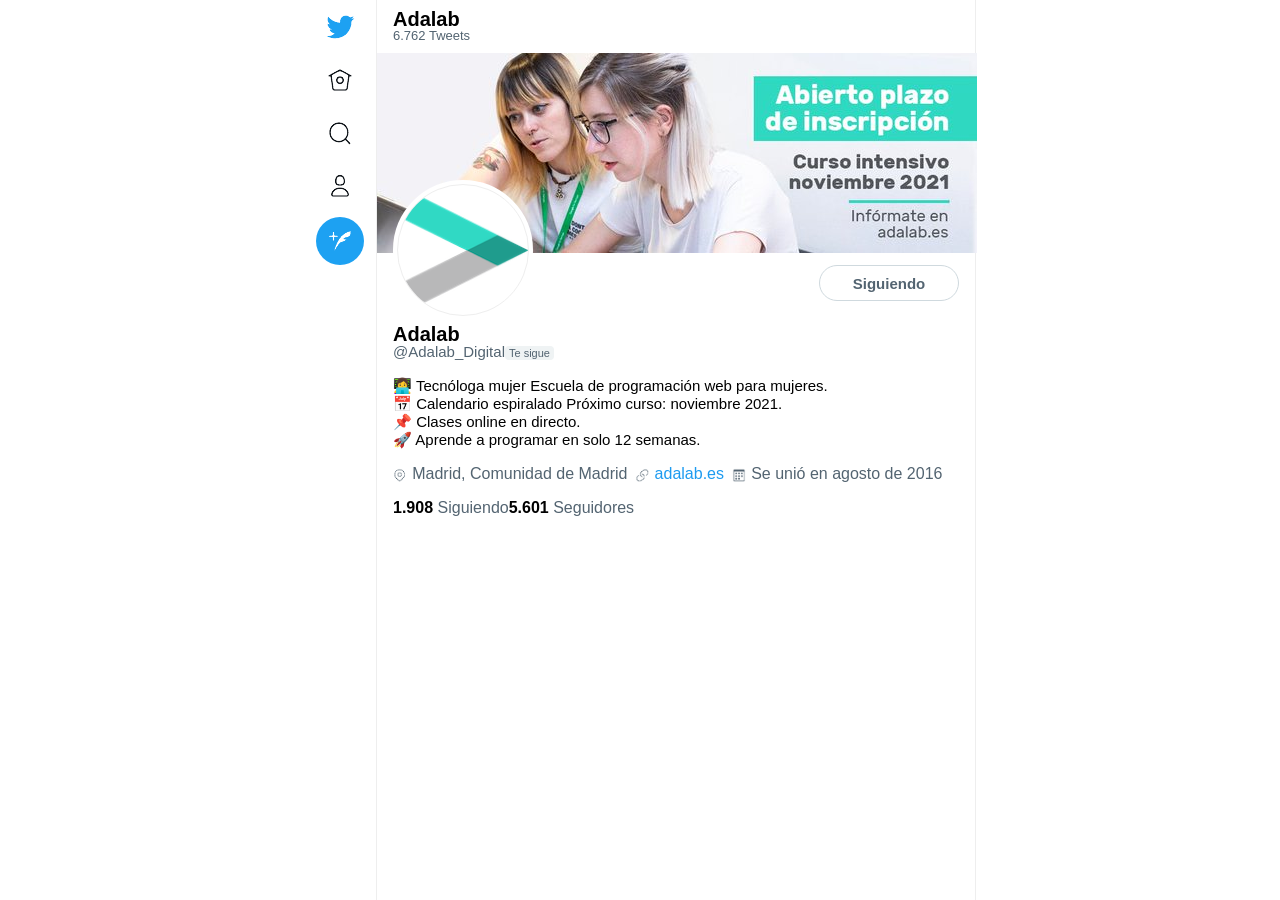
==== docs/index.html @ de21a002 "add docs folder" ====
<!doctype html><html lang="en"><head><meta charset="utf-8"/><link rel="icon" href="./favicon.ico"/><meta name="viewport" content="width=device-width,initial-scale=1"/><title>Global Exercise Twitter</title><script defer="defer" src="./static/js/main.bfa6e857.js"></script><link href="./static/css/main.dfbf81d6.css" rel="stylesheet"></head><body><div id="root"></div></body></html>
---- docs/static/css/main.dfbf81d6.css ----
*{box-sizing:border-box;font-family:-apple-system,BlinkMacSystemFont,Segoe UI,Roboto,Oxygen-Sans,Ubuntu,Cantarell,Helvetica Neue,sans-serif;font-size:16px;margin:0;padding:0}a{color:#1d9bf0;text-decoration:none}a:hover{text-decoration:underline}ul{list-style:none}.page{display:flex;justify-content:center}.header{min-height:100vh;padding:3px .75rem 0;width:4.5rem}.menu{position:fixed;top:3px;width:3rem}.menu__link{background-color:#fff;background-position:50%;background-repeat:no-repeat;border-radius:50%;display:block;height:3rem;margin-bottom:.3rem;transition:background .3s}.menu__link:hover{background-color:#e8f5fe}.menu__link .text{left:-10000px;position:relative}.menu__item--twitter .menu__link{background-image:url(../../static/media/icon-twitter.dbd9897fbaebc7064360.png)}.menu__item--home .menu__link{background-image:url(../../static/media/icon-home.3587660f976da85115c8.png)}.menu__item--search .menu__link{background-image:url(../../static/media/icon-search.4b39cd8f5ef87d6c3eec.png)}.menu__item--profile .menu__link{background-image:url(../../static/media/icon-profile.fc890e05f6bef651fd96.png)}.menu__item--tweet .menu__link{background-color:#1da1f2;background-image:url(../../static/media/icon-feather.f7c596da95af16517565.png);border:none;margin-top:.5rem;width:3rem}.menu__item--tweet .menu__link:hover{background-color:#1a8cd8}.main{border-left:1px solid #eee;border-right:1px solid #eee;width:37.5rem}.main__header .header__title{display:flex;flex-direction:column;height:3.3125rem;justify-content:center;position:relative}.main__header .header__account{display:block;font-size:1.25rem;font-weight:700;line-height:.9;margin:0 1rem}.main__header .header__tweets{color:#536471;display:block;font-size:.8125rem;font-weight:400;margin:0 1rem}.main__header .header__content{margin:0 1rem}.main__header .header__profile-image{background:#fff;border:4px solid #fff;border-radius:50%;height:8.75rem;position:absolute;-webkit-transform:translateY(-55%);transform:translateY(-55%);width:8.75rem}.main__header .header__profile-image>*{border:1px solid #eee;border-radius:50%;width:100%}.main__header .header__actions{display:flex;justify-content:flex-end;padding:.5rem 0}.main__header .header__follow-btn{background-color:#fff;border:1px solid #cfd9de;border-radius:100px;color:#536471;font-size:15px;font-weight:700;height:2.25rem;width:8.75rem}.main__header .header__account-info{margin:1rem 0}.main__header .header__acount-title{display:block;font-size:1.25rem;font-weight:700;line-height:.9}.main__header .header__acount-username{color:#536471;font-size:.9375rem}.main__header .header__acount-follow{background-color:#eff3f4;border-radius:4px;color:#536471;font-size:.6875rem;padding:1px 4px}.main__header .header__account-description{font-size:.9375rem;font-weight:400;margin-bottom:1rem}.main__header .header__account-data{color:#536471;font-size:.9375rem;margin-bottom:1rem}.main__header .header__account-date,.main__header .header__account-link,.main__header .header__account-region{background-position:0 3px;background-repeat:no-repeat;background-size:14px;padding:0 .5rem 0 1.2rem}.main__header .header__account-region{background-image:url(../../static/media/icon-place.82548391d4cb4b162560.png)}.main__header .header__account-link{background-image:url(../../static/media/icon-link.354fd47b4ece7b285b12.png)}.main__header .header__account-date{background-image:url(../../static/media/icon-calendar.8c30fafce68cfc0b0a3d.png)}.main__header .header__followers-info{color:#536471;font-size:.9375rem}.main__header .header__followers-number{color:#000;font-weight:700}.compose__modal-overlay{background-color:#0006;height:100vh;left:0;position:fixed;top:0;width:100vw}.compose__modal-wrapper{background-color:#fff;border-radius:1rem;margin:2rem auto 0;width:37rem}.compose__modal-header{border-bottom:1px solid #eee;padding:.5rem}.compose__modal-close-btn{background-color:transparent;background-image:url(../../static/media/icon-close.8f606b8eb86b5e84cdbf.png);background-position:50%;background-repeat:no-repeat;border:none;border-radius:50%;color:transparent;cursor:pointer;height:2.25rem;transition:background .3s;-webkit-user-select:none;-ms-user-select:none;user-select:none;width:2.25rem}.compose__modal-close-btn:hover{background-color:#eee}.compose__modal-content{display:flex;padding:.5rem 1rem}.compose__profile-logo{border:1px solid #eee;border-radius:50%;height:3rem;width:3rem}.compose__profile-textarea{border:none;font-size:1.25rem;font-weight:400;height:6rem;margin-left:1rem;outline:none;width:100%}.compose__profile-textarea::-webkit-scrollbar{background-color:transparent;width:8px}.compose__profile-textarea::-webkit-scrollbar-track{border-radius:10px}.compose__profile-textarea::-webkit-scrollbar-thumb{background-color:#999;border-radius:5px}.compose__modal-footer{border-top:1px solid #eee;display:flex;justify-content:flex-end;padding:.5rem 1rem}.compose__modal-tweet-btn{background-color:#1a8cd8;border:none;border-radius:1rem;color:#fff;cursor:pointer;font-size:15px;font-weight:700;padding:.4375rem 1rem}.compose__modal-tweet-btn:disabled{background-color:#1a8cd880;cursor:not-allowed}
/*# sourceMappingURL=main.dfbf81d6.css.map*/
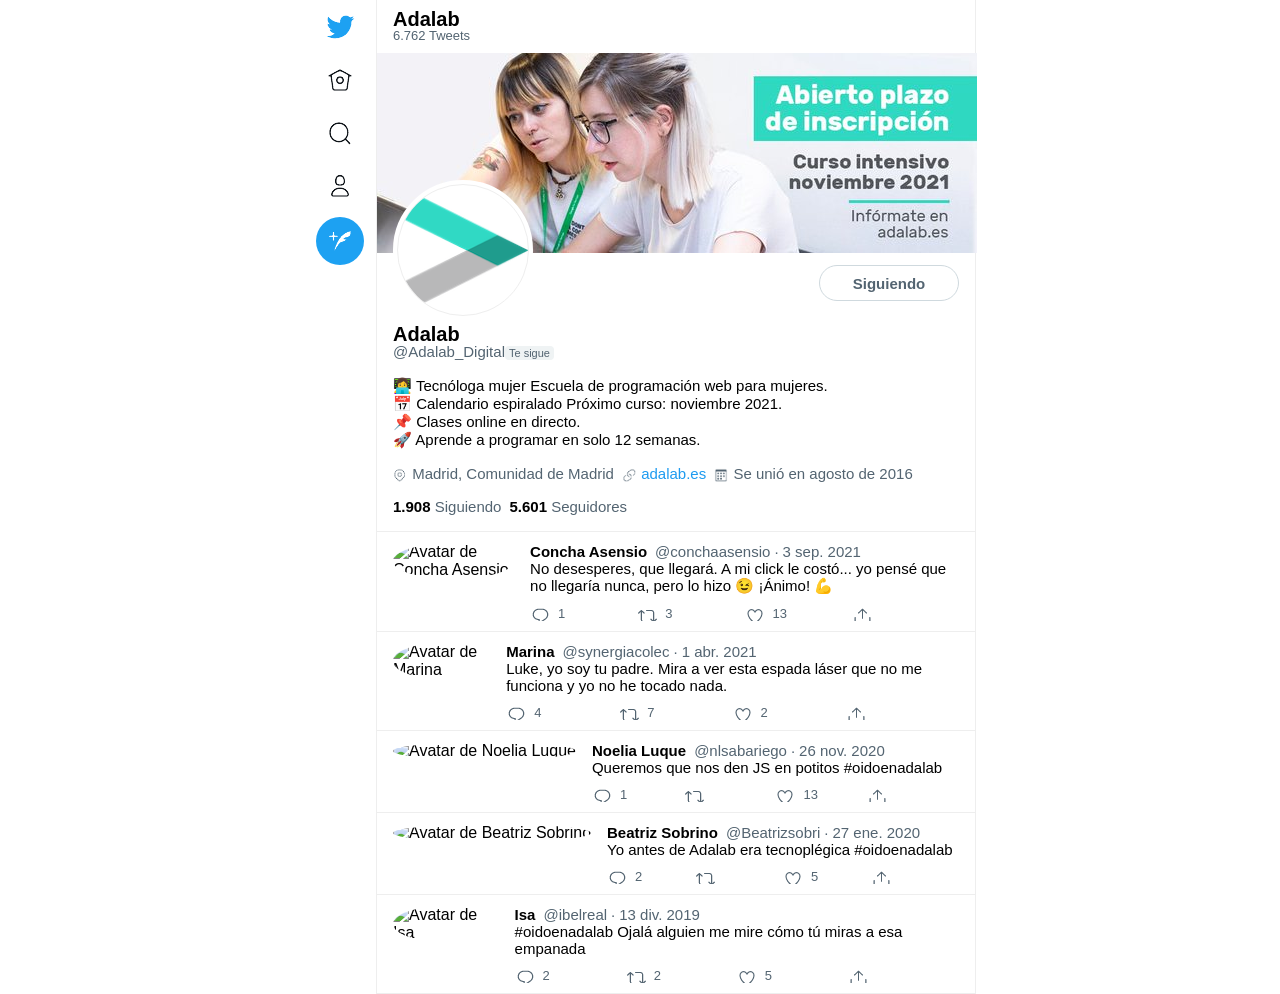
==== commit def5dbb8: "Publish in GitHub Pages" ====
--- a/docs/index.html
+++ b/docs/index.html
@@ -1 +1 @@
-<!doctype html><html lang="en"><head><meta charset="utf-8"/><link rel="icon" href="./favicon.ico"/><meta name="viewport" content="width=device-width,initial-scale=1"/><title>Global Exercise Twitter</title><script defer="defer" src="./static/js/main.bfa6e857.js"></script><link href="./static/css/main.dfbf81d6.css" rel="stylesheet"></head><body><div id="root"></div></body></html>+<!doctype html><html lang="en"><head><meta charset="utf-8"/><link rel="icon" href="./favicon.ico"/><meta name="viewport" content="width=device-width,initial-scale=1"/><title>Global Exercise Twitter</title><script defer="defer" src="./static/js/main.94ef0bfb.js"></script><link href="./static/css/main.6a59fa8a.css" rel="stylesheet"></head><body><div id="root"></div></body></html>
--- a/docs/static/css/main.6a59fa8a.css
+++ b/docs/static/css/main.6a59fa8a.css
@@ -0,0 +1,2 @@
+html,textarea{font-family:-apple-system,BlinkMacSystemFont,Segoe UI,Roboto,Oxygen-Sans,Ubuntu,Cantarell,Helvetica Neue,sans-serif;font-size:16px}*{box-sizing:border-box;margin:0;padding:0}a{color:#1d9bf0;text-decoration:none}a:hover{text-decoration:underline}ul{list-style:none}.page{display:flex;justify-content:center}.header{min-height:100vh;padding:3px .75rem 0;width:4.5rem}.menu{position:fixed;top:3px;width:3rem}.menu__link{background-color:#fff;background-position:50%;background-repeat:no-repeat;border-radius:50%;display:block;height:3rem;margin-bottom:.3rem;transition:background .3s}.menu__link:hover{background-color:#e8f5fe}.menu__link .text{left:-10000px;position:relative}.menu__item--twitter .menu__link{background-image:url(../../static/media/icon-twitter.dbd9897fbaebc7064360.png)}.menu__item--home .menu__link{background-image:url(../../static/media/icon-home.3587660f976da85115c8.png)}.menu__item--search .menu__link{background-image:url(../../static/media/icon-search.4b39cd8f5ef87d6c3eec.png)}.menu__item--profile .menu__link{background-image:url(../../static/media/icon-profile.fc890e05f6bef651fd96.png)}.menu__item--tweet .menu__link{background-color:#1da1f2;background-image:url(../../static/media/icon-feather.f7c596da95af16517565.png);border:none;margin-top:.5rem;width:3rem}.menu__item--tweet .menu__link:hover{background-color:#1a8cd8}.main{border-left:1px solid #eee;border-right:1px solid #eee;width:37.5rem}.main__header{border-bottom:1px solid #eee;padding-bottom:1rem}.main__header .header__title{display:flex;flex-direction:column;height:3.3125rem;justify-content:center;position:relative}.main__header .header__account{display:block;font-size:1.25rem;font-weight:700;line-height:.9;margin:0 1rem}.main__header .header__tweets{color:#536471;display:block;font-size:.8125rem;font-weight:400;margin:0 1rem}.main__header .header__content{margin:0 1rem}.main__header .header__profile-image{background:#fff;border:4px solid #fff;border-radius:50%;height:8.75rem;position:absolute;-webkit-transform:translateY(-55%);transform:translateY(-55%);width:8.75rem}.main__header .header__profile-image>*{border:1px solid #eee;border-radius:50%;width:100%}.main__header .header__actions{display:flex;justify-content:flex-end;padding:.5rem 0}.main__header .header__follow-btn{background-color:#fff;border:1px solid #cfd9de;border-radius:100px;color:#536471;font-size:15px;font-weight:700;height:2.25rem;width:8.75rem}.main__header .header__account-info{margin:1rem 0}.main__header .header__acount-title{display:block;font-size:1.25rem;font-weight:700;line-height:.9}.main__header .header__acount-username{color:#536471;font-size:.9375rem}.main__header .header__acount-follow{background-color:#eff3f4;border-radius:4px;color:#536471;font-size:.6875rem;padding:1px 4px}.main__header .header__account-description{font-size:.9375rem;font-weight:400;margin-bottom:1rem}.main__header .header__account-data{color:#536471;font-size:.9375rem;margin-bottom:1rem}.main__header .header__account-date,.main__header .header__account-link,.main__header .header__account-region{background-position:0 3px;background-repeat:no-repeat;background-size:14px;padding:0 .5rem 0 1.2rem}.main__header .header__account-region{background-image:url(../../static/media/icon-place.82548391d4cb4b162560.png)}.main__header .header__account-link{background-image:url(../../static/media/icon-link.354fd47b4ece7b285b12.png)}.main__header .header__account-date{background-image:url(../../static/media/icon-calendar.8c30fafce68cfc0b0a3d.png)}.main__header .header__followers-info{color:#536471;font-size:.9375rem}.main__header .header__following{padding-right:.5rem}.main__header .header__followers-number{color:#000;font-weight:700}.compose__modal-overlay{background-color:#0006;height:100vh;left:0;position:fixed;top:0;width:100vw}.compose__modal-wrapper{background-color:#fff;border-radius:1rem;margin:2rem auto 0;width:37rem}.compose__modal-header{border-bottom:1px solid #eee;padding:.5rem}.compose__modal-close-btn{background-color:transparent;background-image:url(../../static/media/icon-close.8f606b8eb86b5e84cdbf.png);background-position:50%;background-repeat:no-repeat;border:none;border-radius:50%;color:transparent;cursor:pointer;height:2.25rem;transition:background .3s;-webkit-user-select:none;-ms-user-select:none;user-select:none;width:2.25rem}.compose__modal-close-btn:hover{background-color:#eee}.compose__modal-content{display:flex;padding:.5rem 1rem}.compose__profile-logo{border:1px solid #eee;border-radius:50%;height:3rem;width:3rem}.compose__profile-textarea{border:none;font-size:1.25rem;font-weight:400;height:6rem;margin-left:1rem;outline:none;width:100%}.compose__profile-textarea::-webkit-scrollbar{background-color:transparent;width:8px}.compose__profile-textarea::-webkit-scrollbar-track{border-radius:10px}.compose__profile-textarea::-webkit-scrollbar-thumb{background-color:#999;border-radius:5px}.compose__modal-footer{border-top:1px solid #eee;display:flex;justify-content:flex-end;padding:.5rem 1rem}.compose__modal-tweet-btn{background-color:#1a8cd8;border:none;border-radius:1rem;color:#fff;cursor:pointer;font-size:15px;font-weight:700;padding:.4375rem 1rem}.compose__modal-tweet-btn:disabled{background-color:#1a8cd880;cursor:not-allowed}.tweet__wrapper{align-items:flex-start;border-bottom:1px solid #eee;display:flex;padding:.7rem 1rem .3rem}.tweet__avatar{border-radius:50%;margin-right:1rem}.tweet__content{flex-grow:1;font-size:.9375rem}.tweet__user{font-weight:700;padding-right:.5rem}.tweet__username{color:#536471;padding-right:.25rem}.tweet__date{color:#536471}.tweet__date:before{content:"·";padding-right:.25rem}.tweet__actions{display:flex;padding:.7rem 0 .3rem}.tweet__actions>*{width:25%}.tweet__comments,.tweet__likes,.tweet__retweets,.tweet__share{background-repeat:no-repeat;color:#536471;font-size:.8125rem;padding-left:1.75rem}.tweet__comments{background-image:url(../../static/media/icon-comment.9237d5d2bce6a4398762.png)}.tweet__retweets{background-image:url(../../static/media/icon-retweet.43279b7052199133b960.png)}.tweet__likes{background-image:url(../../static/media/icon-likes.d7b3dc41f80c9ba8002d.png)}.tweet__share{background-image:url(../../static/media/icon-share.119c1cd824ce787872eb.png)}.tweet__share--text{display:none}
+/*# sourceMappingURL=main.6a59fa8a.css.map*/
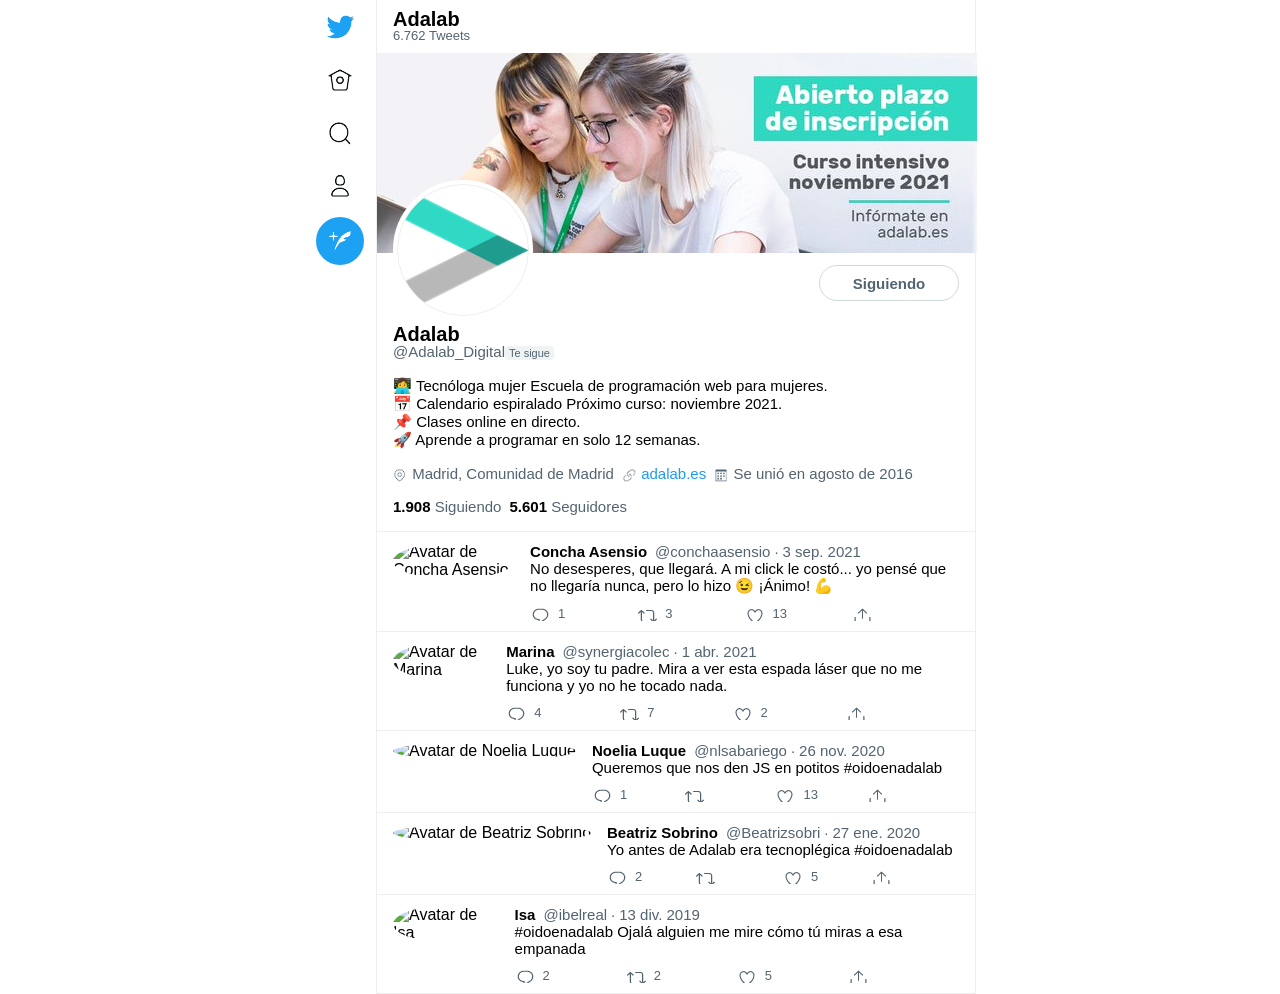
==== commit 79f10970: "Publish in GitHub Pages" ====
--- a/docs/index.html
+++ b/docs/index.html
@@ -1 +1 @@
-<!doctype html><html lang="en"><head><meta charset="utf-8"/><link rel="icon" href="./favicon.ico"/><meta name="viewport" content="width=device-width,initial-scale=1"/><title>Global Exercise Twitter</title><script defer="defer" src="./static/js/main.94ef0bfb.js"></script><link href="./static/css/main.6a59fa8a.css" rel="stylesheet"></head><body><div id="root"></div></body></html>+<!doctype html><html lang="en"><head><meta charset="utf-8"/><link rel="icon" href="./favicon.ico"/><meta name="viewport" content="width=device-width,initial-scale=1"/><title>Global Exercise Twitter</title><script defer="defer" src="./static/js/main.35221ea3.js"></script><link href="./static/css/main.237b12d4.css" rel="stylesheet"></head><body><div id="root"></div></body></html>
--- a/docs/static/css/main.237b12d4.css
+++ b/docs/static/css/main.237b12d4.css
@@ -0,0 +1,2 @@
+html,textarea{font-family:-apple-system,BlinkMacSystemFont,Segoe UI,Roboto,Oxygen-Sans,Ubuntu,Cantarell,Helvetica Neue,sans-serif;font-size:16px}*{box-sizing:border-box;margin:0;padding:0}a{color:#1d9bf0;text-decoration:none}a:hover{text-decoration:underline}ul{list-style:none}.page{display:flex;justify-content:center}.header{min-height:100vh;padding:3px .75rem 0;width:4.5rem}.menu{position:fixed;top:3px;width:3rem}.menu__link{background-color:#fff;background-position:50%;background-repeat:no-repeat;border-radius:50%;display:block;height:3rem;margin-bottom:.3rem;transition:background .3s}.menu__link:hover{background-color:#e8f5fe}.menu__link .text{left:-10000px;position:relative}.menu__item--twitter .menu__link{background-image:url(../../static/media/icon-twitter.dbd9897fbaebc7064360.png)}.menu__item--home .menu__link{background-image:url(../../static/media/icon-home.3587660f976da85115c8.png)}.menu__item--search .menu__link{background-image:url(../../static/media/icon-search.4b39cd8f5ef87d6c3eec.png)}.menu__item--profile .menu__link{background-image:url(../../static/media/icon-profile.fc890e05f6bef651fd96.png)}.menu__item--tweet .menu__link{background-color:#1da1f2;background-image:url(../../static/media/icon-feather.f7c596da95af16517565.png);border:none;margin-top:.5rem;width:3rem}.menu__item--tweet .menu__link:hover{background-color:#1a8cd8}.main{border-left:1px solid #eee;border-right:1px solid #eee;width:37.5rem}.compose__modal-overlay{background-color:#0006;height:100vh;left:0;position:fixed;top:0;width:100vw}.compose__modal-wrapper{background-color:#fff;border-radius:1rem;margin:2rem auto 0;width:37rem}.compose__modal-header{border-bottom:1px solid #eee;padding:.5rem}.compose__modal-close-btn{background-color:transparent;background-image:url(../../static/media/icon-close.8f606b8eb86b5e84cdbf.png);background-position:50%;background-repeat:no-repeat;border:none;border-radius:50%;color:transparent;cursor:pointer;height:2.25rem;transition:background .3s;-webkit-user-select:none;-ms-user-select:none;user-select:none;width:2.25rem}.compose__modal-close-btn:hover{background-color:#eee}.compose__modal-content{display:flex;padding:.5rem 1rem}.compose__profile-logo{border:1px solid #eee;border-radius:50%;height:3rem;width:3rem}.compose__profile-textarea{border:none;font-size:1.25rem;font-weight:400;height:6rem;margin-left:1rem;outline:none;width:100%}.compose__profile-textarea::-webkit-scrollbar{background-color:transparent;width:8px}.compose__profile-textarea::-webkit-scrollbar-track{border-radius:10px}.compose__profile-textarea::-webkit-scrollbar-thumb{background-color:#999;border-radius:5px}.compose__modal-footer{border-top:1px solid #eee;display:flex;justify-content:flex-end;padding:.5rem 1rem}.compose__modal-tweet-btn{background-color:#1a8cd8;border:none;border-radius:1rem;color:#fff;cursor:pointer;font-size:15px;font-weight:700;padding:.4375rem 1rem}.compose__modal-tweet-btn:disabled{background-color:#1a8cd880;cursor:not-allowed}.tweet__wrapper{align-items:flex-start;border-bottom:1px solid #eee;display:flex;padding:.7rem 1rem .3rem}.tweet__avatar{border-radius:50%;margin-right:1rem}.tweet__content{flex-grow:1;font-size:.9375rem}.tweet__user{font-weight:700;padding-right:.5rem}.tweet__username{color:#536471;padding-right:.25rem}.tweet__date{color:#536471}.tweet__date:before{content:"·";padding-right:.25rem}.tweet__actions{display:flex;padding:.7rem 0 .3rem}.tweet__actions>*{width:25%}.tweet__comments,.tweet__likes,.tweet__retweets,.tweet__share{background-repeat:no-repeat;color:#536471;font-size:.8125rem;padding-left:1.75rem}.tweet__comments{background-image:url(../../static/media/icon-comment.9237d5d2bce6a4398762.png)}.tweet__retweets{background-image:url(../../static/media/icon-retweet.43279b7052199133b960.png)}.tweet__likes{background-image:url(../../static/media/icon-likes.d7b3dc41f80c9ba8002d.png)}.tweet__share{background-image:url(../../static/media/icon-share.119c1cd824ce787872eb.png)}.tweet__share--text{display:none}.main__header{border-bottom:1px solid #eee;padding-bottom:1rem}.main__header .header__title{display:flex;flex-direction:column;height:3.3125rem;justify-content:center;position:relative}.main__header .header__account{display:block;font-size:1.25rem;font-weight:700;line-height:.9;margin:0 1rem}.main__header .header__tweets{color:#536471;display:block;font-size:.8125rem;font-weight:400;margin:0 1rem}.main__header .header__content{margin:0 1rem}.main__header .header__profile-image{background:#fff;border:4px solid #fff;border-radius:50%;height:8.75rem;position:absolute;-webkit-transform:translateY(-55%);transform:translateY(-55%);width:8.75rem}.main__header .header__profile-image>*{border:1px solid #eee;border-radius:50%;width:100%}.main__header .header__actions{display:flex;justify-content:flex-end;padding:.5rem 0}.main__header .header__follow-btn{background-color:#fff;border:1px solid #cfd9de;border-radius:100px;color:#536471;font-size:15px;font-weight:700;height:2.25rem;width:8.75rem}.main__header .header__account-info{margin:1rem 0}.main__header .header__acount-title{display:block;font-size:1.25rem;font-weight:700;line-height:.9}.main__header .header__acount-username{color:#536471;font-size:.9375rem}.main__header .header__acount-follow{background-color:#eff3f4;border-radius:4px;color:#536471;font-size:.6875rem;padding:1px 4px}.main__header .header__account-description{font-size:.9375rem;font-weight:400;margin-bottom:1rem}.main__header .header__account-data{color:#536471;font-size:.9375rem;margin-bottom:1rem}.main__header .header__account-date,.main__header .header__account-link,.main__header .header__account-region{background-position:0 3px;background-repeat:no-repeat;background-size:14px;padding:0 .5rem 0 1.2rem}.main__header .header__account-region{background-image:url(../../static/media/icon-place.82548391d4cb4b162560.png)}.main__header .header__account-link{background-image:url(../../static/media/icon-link.354fd47b4ece7b285b12.png)}.main__header .header__account-date{background-image:url(../../static/media/icon-calendar.8c30fafce68cfc0b0a3d.png)}.main__header .header__followers-info{color:#536471;font-size:.9375rem}.main__header .header__following{padding-right:.5rem}.main__header .header__followers-number{color:#000;font-weight:700}
+/*# sourceMappingURL=main.237b12d4.css.map*/
